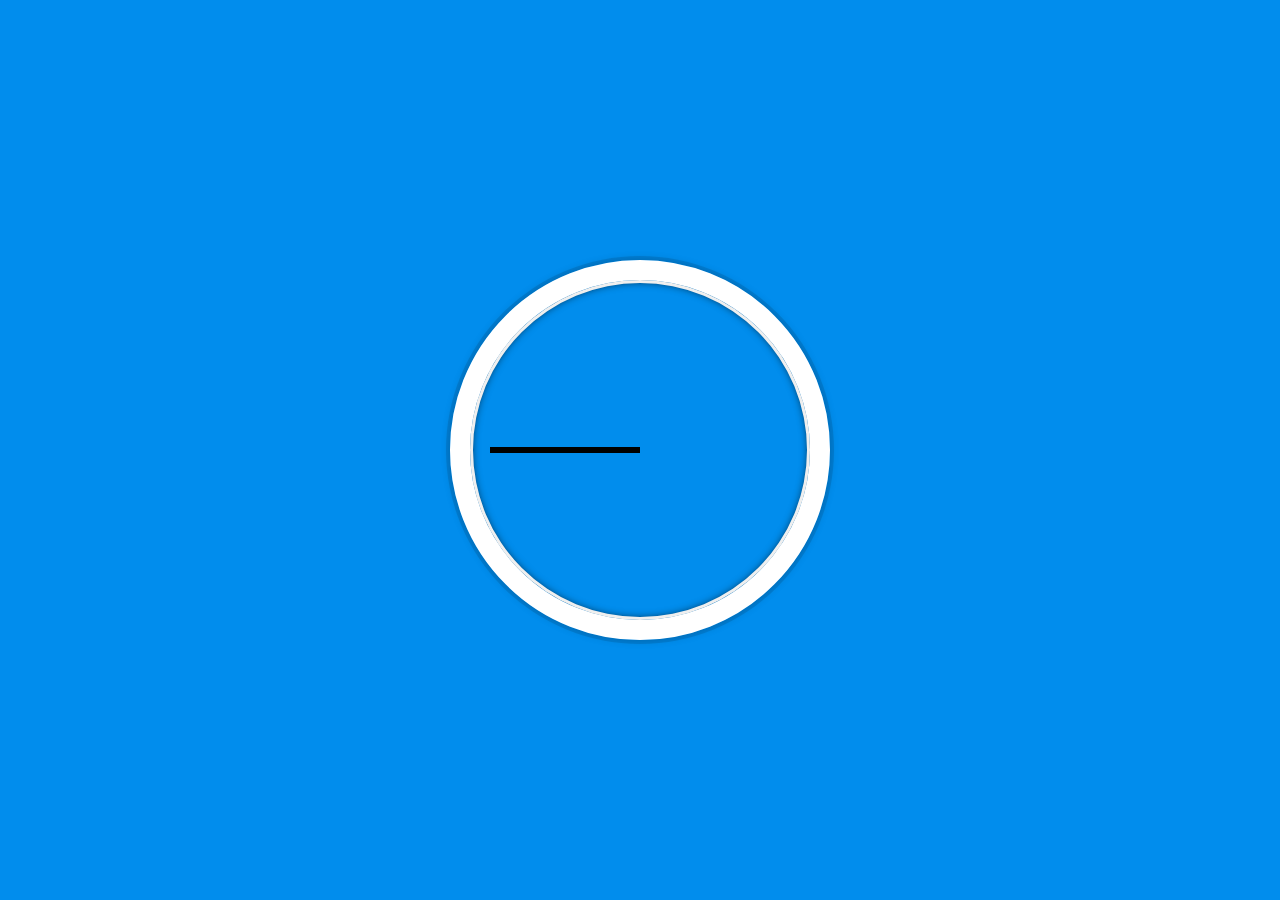
==== 02 - Clock/clock.html @ b1f436ec "Init commit for clock project" ====
<!DOCTYPE html>
<html lang="en">
<head>
  <meta charset="UTF-8">
  <title>JS + CSS Clock</title>
</head>
<body>


    <div class="clock">
      <div class="clock-face">
        <div class="hand hour-hand"></div>
        <div class="hand min-hand"></div>
        <div class="hand second-hand"></div>
      </div>
    </div>


  <style>
    html {
      background:#018DED url(http://unsplash.it/1500/1000?image=881&blur=50);
      background-size:cover;
      font-family:'helvetica neue';
      text-align: center;
      font-size: 10px;
    }

    body {
      margin: 0;
      font-size: 2rem;
      display:flex;
      flex:1;
      min-height: 100vh;
      align-items: center;
    }

    .clock {
      width: 30rem;
      height: 30rem;
      border:20px solid white;
      border-radius:50%;
      margin:50px auto;
      position: relative;
      padding:2rem;
      box-shadow:
        0 0 0 4px rgba(0,0,0,0.1),
        inset 0 0 0 3px #EFEFEF,
        inset 0 0 10px black,
        0 0 10px rgba(0,0,0,0.2);
    }

    .clock-face {
      position: relative;
      width: 100%;
      height: 100%;
      transform: translateY(-3px); /* account for the height of the clock hands */
    }

    .hand {
      width:50%;
      height:6px;
      background:black;
      position: absolute;
      top:50%;
    }

  </style>

  <script>


  </script>
</body>
</html>
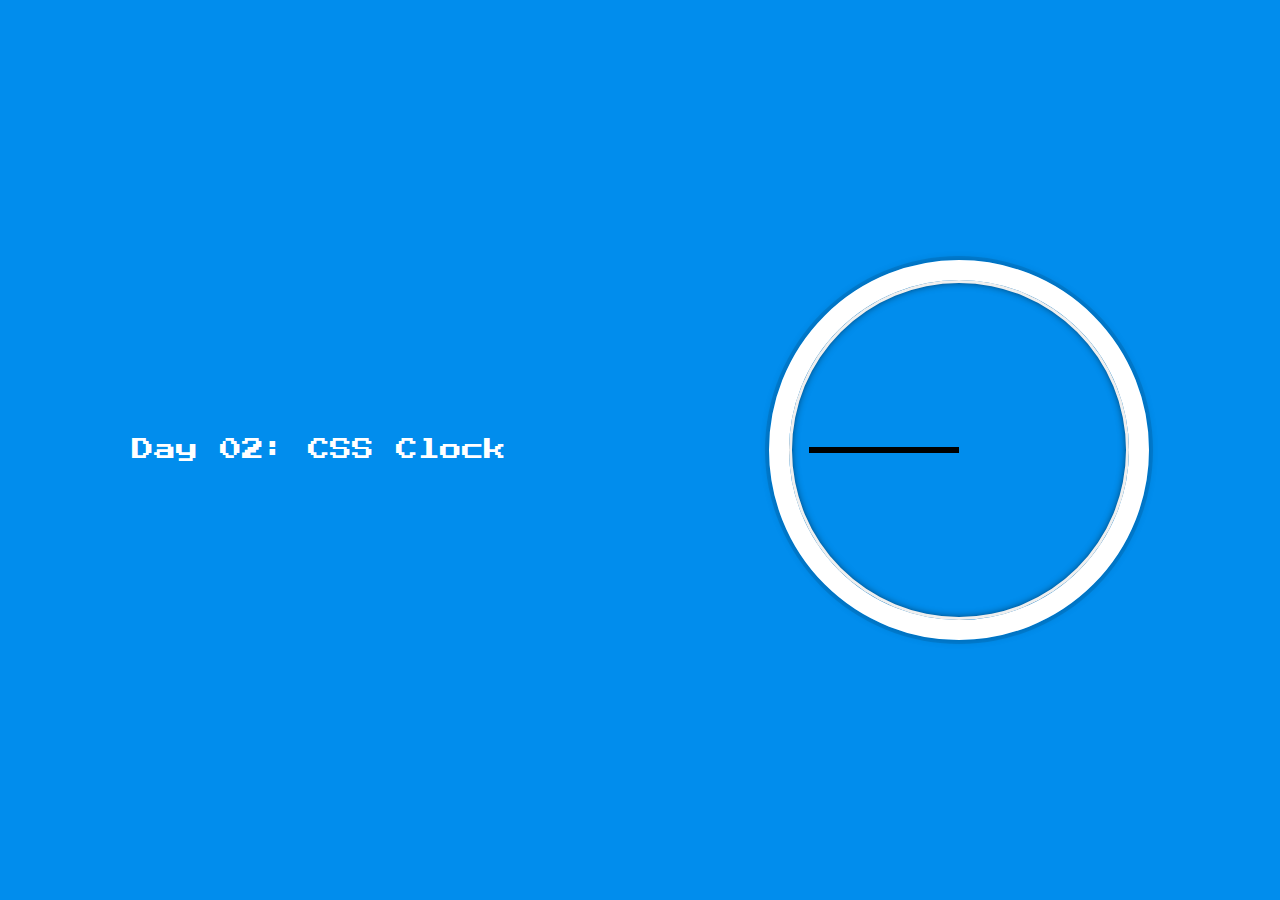
==== commit 4e92b5fe: "Change styling, also add Title" ====
--- a/02 - Clock/clock.html
+++ b/02 - Clock/clock.html
@@ -2,11 +2,14 @@
 <html lang="en">
 <head>
   <meta charset="UTF-8">
-  <title>JS + CSS Clock</title>
+  <title>Day 02: CSS Clock</title>
+  <link href="https://fonts.googleapis.com/css?family=Press+Start+2P" rel="stylesheet">
 </head>
 <body>
 
-
+    <p>
+      Day 02: CSS Clock
+    </p>
     <div class="clock">
       <div class="clock-face">
         <div class="hand hour-hand"></div>
@@ -29,6 +32,7 @@
       margin: 0;
       font-size: 2rem;
       display:flex;
+      justify-content: space-around;
       flex:1;
       min-height: 100vh;
       align-items: center;
@@ -39,7 +43,6 @@
       height: 30rem;
       border:20px solid white;
       border-radius:50%;
-      margin:50px auto;
       position: relative;
       padding:2rem;
       box-shadow:
@@ -64,6 +67,12 @@
       top:50%;
     }
 
+    p {
+      color: white;
+      font-family: 'Press Start 2P', cursive;
+      font-size: 22px;
+      font-weight: 200;
+    }
   </style>
 
   <script>
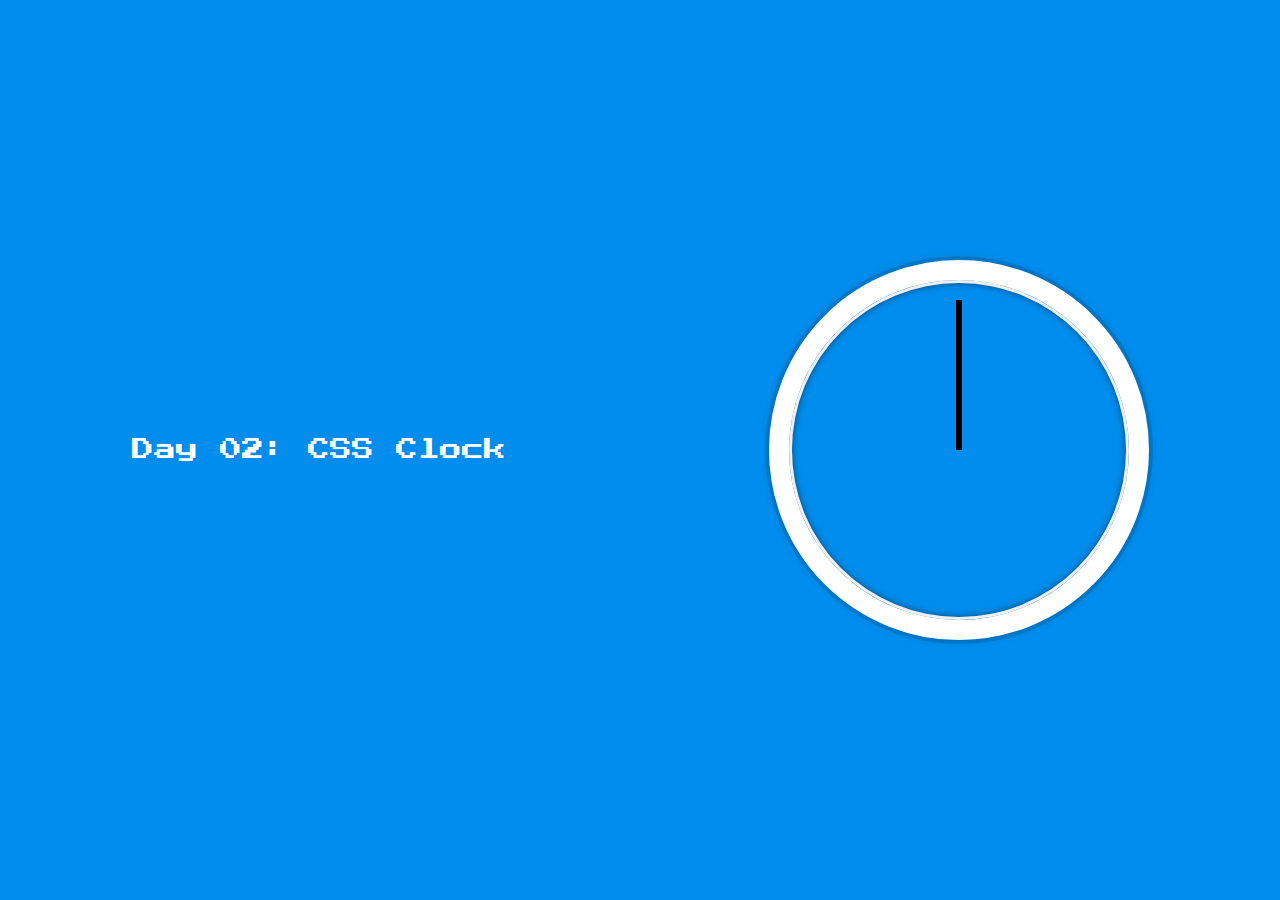
==== commit 2c25b5f3: "Add tick function" ====
--- a/02 - Clock/clock.html
+++ b/02 - Clock/clock.html
@@ -60,11 +60,28 @@
     }
 
     .hand {
-      width:50%;
       height:6px;
       background:black;
       position: absolute;
       top:50%;
+      transform-origin: 100%;
+      transform: rotate(90deg);
+      transition-duration: 0.02s;
+      transition-timing-function: cubic-bezier(0.1, 2.7, 0.58, 1);
+    }
+
+    .hour-hand {
+      width: 35%;
+      margin-left: 15%;
+    }
+
+    .min-hand {
+      width: 45%;
+      margin-left: 5%;
+    }
+
+    .second-hand{
+      width: 50%;
     }
 
     p {
@@ -76,8 +93,23 @@
   </style>
 
   <script>
+    const tick = function() {
+      const currTime = new Date,
+            secHand = document.querySelector(`.second-hand`),
+            minHand = document.querySelector(`.min-hand`),
+            hourHand = document.querySelector(`.hour-hand`);
 
+      let secDegs = (currTime.getSeconds() / 60) * 360,
+          minDegs = (currTime.getMinutes() / 60) * 360,
+          hrDegs = (currTime.getHours() / 12) * 360;
 
+      secHand.style.transform = `rotate(${90 + secDegs % 360}deg)`;
+      minHand.style.transform = `rotate(${90 + minDegs % 360}deg)`;
+      hourHand.style.transform = `rotate(${90 + hrDegs % 360 }deg)`;
+      console.log(secDegs, minDegs, hrDegs);
+    }
+
+    setInterval(tick, 1000)
   </script>
 </body>
 </html>
